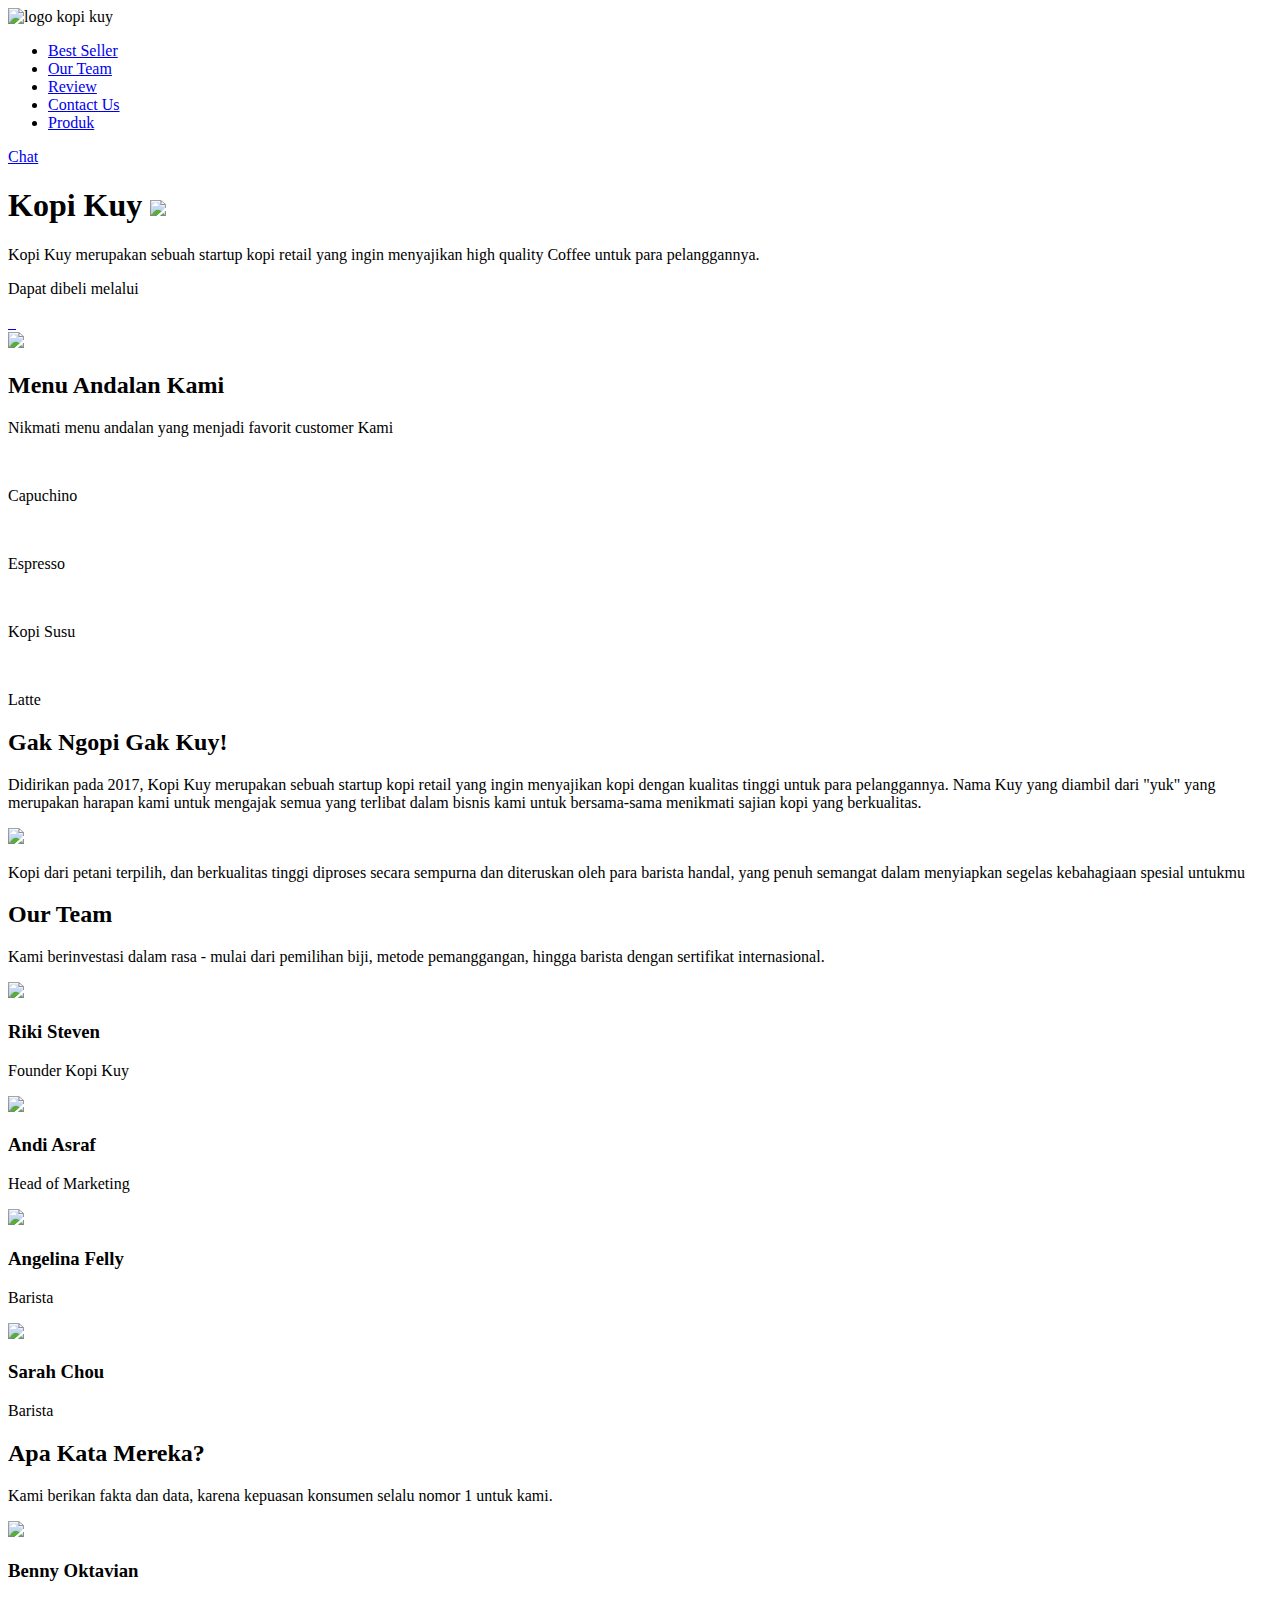
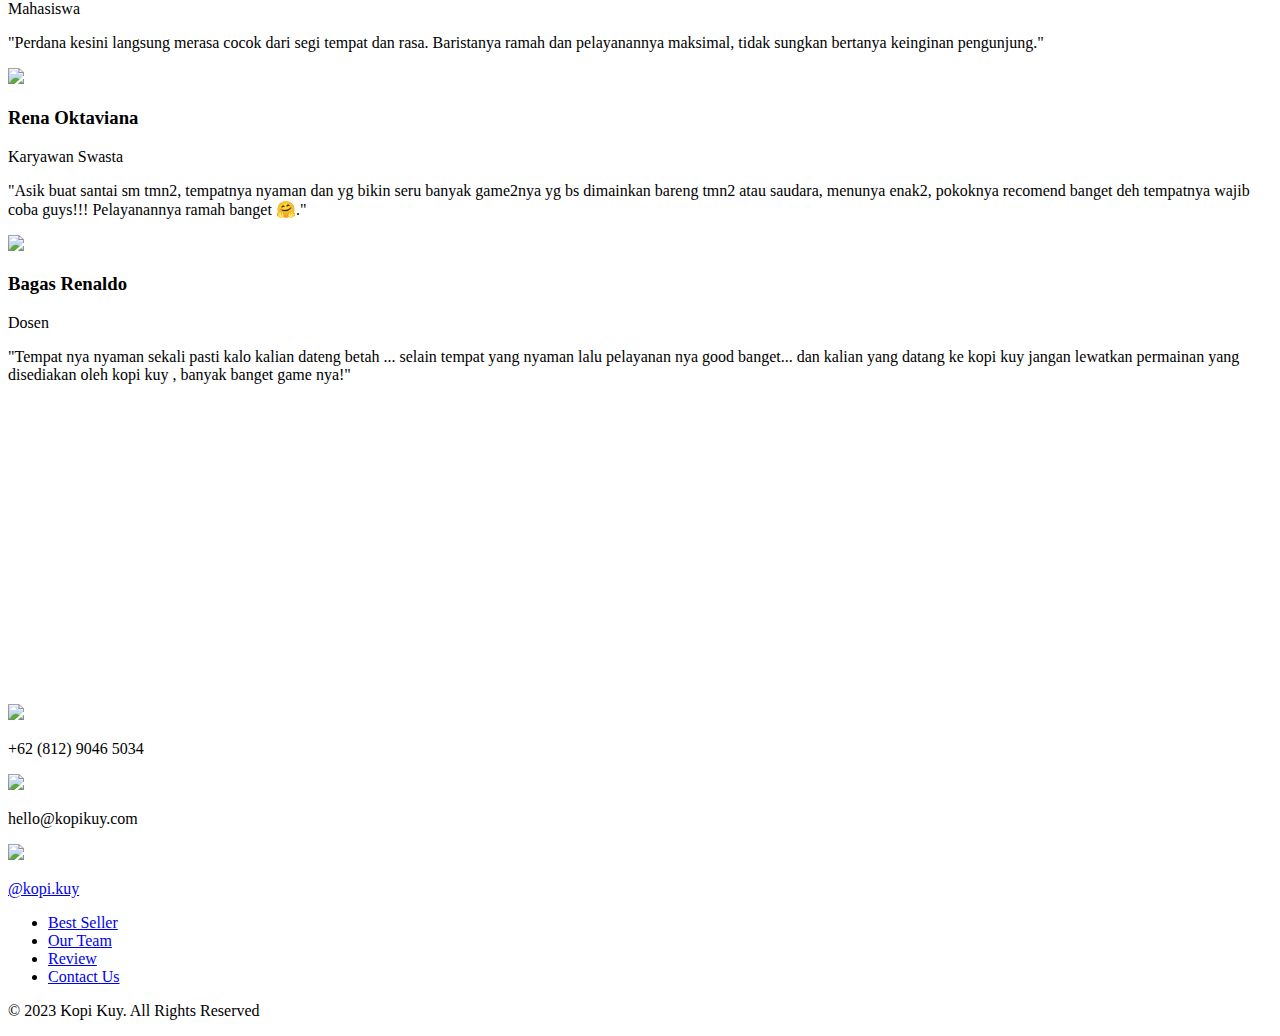
==== index.html @ 872c505d "Add files via upload" ====
<!DOCTYPE html>
<html lang="en">

<head>
    <meta charset="UTF-8">
    <meta http-equiv="X-UA-Compatible" content="IE=edge">
    <meta name="viewport" content="width=device-width, initial-scale=1.0">
    <title>Website Kopi Kuy</title>
    <link rel="stylesheet" href="css/style.css">
</head>

<body>
    <nav>
        <div class="baris">
            <img src="images/logo/logo_kuy.png" alt="logo kopi kuy" class="logo">
            <ul class="navigasi">
                <li>
                    <a href="#best-seller">Best Seller</a>
                </li>
                <li>
                    <a href="#our-team">Our Team</a>
                </li>
                <li>
                    <a href="#review">Review</a>
                </li>
                <li>
                    <a href="#contact-us">Contact Us</a>
                </li>
                <li>
                    <a href="produk2.html">Produk</a>
                </li>
            </ul>
            <a class="chat" href="https://wa.me/">Chat</a>
        </div>
    </nav>

    <header>
        <div class="baris">
            <div class="kiri">
                <h1>Kopi Kuy <img src="images/icon/icon_kopi.svg"></h1>
                <p class="tagline">Kopi Kuy merupakan sebuah startup kopi retail yang ingin menyajikan high
                    quality Coffee untuk para pelanggannya.</p>
                <div class="cta">
                    <p>Dapat dibeli melalui</p>
                    <a href="#">
                        <img src="images/logo/logo_bukalapak.png" alt="">
                    </a>
                    <a href="#">
                        <img src="images/logo/logo_tokopedia.png" alt="">
                    </a>
                    <a href="#">
                        <img src="images/logo/logo_shopee.png" alt="">
                    </a>
                </div>
            </div>
            <img src="images/header/banner1.png" class="kanan">
        </div>
    </header>

    <section id="best-seller" class="best-seller">
        <h2>Menu Andalan Kami</h2>
        <p class="sub">Nikmati menu andalan yang menjadi favorit customer Kami</p>

        <div class="baris">
            <div class="produk">
                <img src="images/produk/product_capuchino.jpg" alt="">
                <p>Capuchino</p>
            </div>
            <div class="produk">
                <img src="images/produk/product_espresso.jpg" alt="">
                <p>Espresso</p>
            </div>
            <div class="produk">
                <img src="images/produk/product_kopi_susu.jpg" alt="">
                <p>Kopi Susu</p>
            </div>
            <div class="produk">
                <img src="images/produk/product_latte.jpg" alt="">
                <p>Latte</p>
            </div>
        </div>
    </section>

    <section id="about-us" class="about-us">
        <h2>Gak Ngopi Gak Kuy!</h2>
        <p class="tentang">
            Didirikan pada 2017, Kopi Kuy merupakan sebuah startup kopi retail yang ingin menyajikan kopi
            dengan kualitas tinggi
            untuk para pelanggannya. Nama Kuy yang diambil dari "yuk" yang merupakan harapan kami untuk
            mengajak semua yang terlibat dalam bisnis kami untuk bersama-sama menikmati sajian kopi yang
            berkualitas.
        </p>
        <img src="images/aset_kopi_jumbo.png">
        <p class="penjelasan">
            Kopi dari petani terpilih, dan berkualitas tinggi diproses secara sempurna dan diteruskan
            oleh para barista handal,
            yang penuh semangat dalam menyiapkan segelas kebahagiaan spesial untukmu
        </p>
    </section>

    <section class="our-team" id="our-team">
        <h2>Our Team</h2>

        <p class="sub">Kami berinvestasi dalam rasa - mulai dari pemilihan biji, metode pemanggangan,
            hingga barista dengan sertifikat internasional. </p>

        <div class="baris">
            <div class="tim">
                <img src="images/team/team4.jpg">
                <h3>Riki Steven</h3>
                <p>Founder Kopi Kuy</p>
            </div>
            <div class="tim">
                <img src="images/team/team6.jpg">
                <h3>Andi Asraf</h3>
                <p>Head of Marketing</p>
            </div>

            <div class="tim">
                <img src="images/team/team5.jpg">
                <h3>Angelina Felly</h3>
                <p>Barista</p>
            </div>

            <div class="tim">
                <img src="images/team/team2.jpg">
                <h3>Sarah Chou</h3>
                <p>Barista</p>
            </div>
        </div>
    </section>

    <section id="review" class="review">
        <h2>Apa Kata Mereka?</h2>

        <p class="sub">Kami berikan fakta dan data, karena kepuasan konsumen selalu nomor 1 untuk kami.</p>

        <div class="baris">
            <div class="testimoni">
                <div class="profile">
                    <img src="images/customer/customer1.jpg">
                    <div class="titel">
                        <h3>Benny Oktavian</h3>
                        <p>Mahasiswa</p>
                    </div>
                </div>
                <p>"Perdana kesini langsung merasa cocok dari segi tempat dan rasa. Baristanya ramah
                    dan pelayanannya maksimal, tidak sungkan bertanya keinginan pengunjung."</p>
            </div>
            <div class="testimoni">
                <div class="profile">
                    <img src="images/customer/customer1.jpg">
                    <div class="titel">
                        <h3>Rena Oktaviana</h3>
                        <p>Karyawan Swasta</p>
                    </div>
                </div>
                <p>"Asik buat santai sm tmn2, tempatnya nyaman dan yg bikin seru banyak game2nya yg bs
                    dimainkan bareng tmn2 atau saudara, menunya enak2, pokoknya recomend banget deh
                    tempatnya wajib coba guys!!! Pelayanannya ramah banget 🤗."</p>
            </div>
            <div class="testimoni">
                <div class="profile">
                    <img src="images/customer/customer1.jpg">
                    <div class="titel">
                        <h3>Bagas Renaldo</h3>
                        <p>Dosen</p>
                    </div>
                </div>
                <p>"Tempat nya nyaman sekali pasti kalo kalian dateng betah ... selain tempat yang
                    nyaman lalu pelayanan nya good banget... dan kalian yang datang ke kopi kuy jangan
                    lewatkan permainan yang disediakan oleh kopi kuy , banyak banget game nya!"</p>
            </div>
        </div>
    </section>

    <section class="contact-us" id="contact-us">
        <iframe
            src="https://www.google.com/maps/embed?pb=!1m18!1m12!1m3!1d3966.373479276824!2d106.66571527719503!3d-6.214377217273906!2m3!1f0!2f0!3f0!3m2!1i1024!2i768!4f13.1!3m3!1m2!1s0x2e69f9912c7f297b%3A0xe5a3a671dae861ab!2sKopi%20kuy!5e0!3m2!1sid!2sid!4v1673785598560!5m2!1sid!2sid"
            width="100%" height="300" frameborder="0" style="border:0;" allowfullscreen="" loading="lazy"
            referrerpolicy="no-referrer-when-downgrade"></iframe>

        <div class="baris">
            <div class="kolom">
                <img src="images/icon/icon_phone.png">
                <p>+62 (812) 9046 5034</p>
            </div>
            <div class="kolom">
                <img src="images/icon/icon_mail.png">
                <p>hello@kopikuy.com</p>
            </div>
            <div class="kolom">
                <img src="images/icon/icon_instagram.png">
                <a href="https://instagram.com" role="button">
                    <p>@kopi.kuy</p>
                </a>
            </div>
        </div>
    </section>

    <footer>
        <div class="baris">
            <ul class="navigasi">
                <li>
                    <a href="#best-seller">Best Seller</a>
                </li>
                <li>
                    <a href="#our-team">Our Team</a>
                </li>
                <li>
                    <a href="#review">Review</a>
                </li>
                <li>
                    <a href="#contact-us">Contact Us</a>
                </li>
            </ul>
            <p>© 2023 Kopi Kuy. All Rights Reserved</p>
        </div>
    </footer>

</body>

</html>
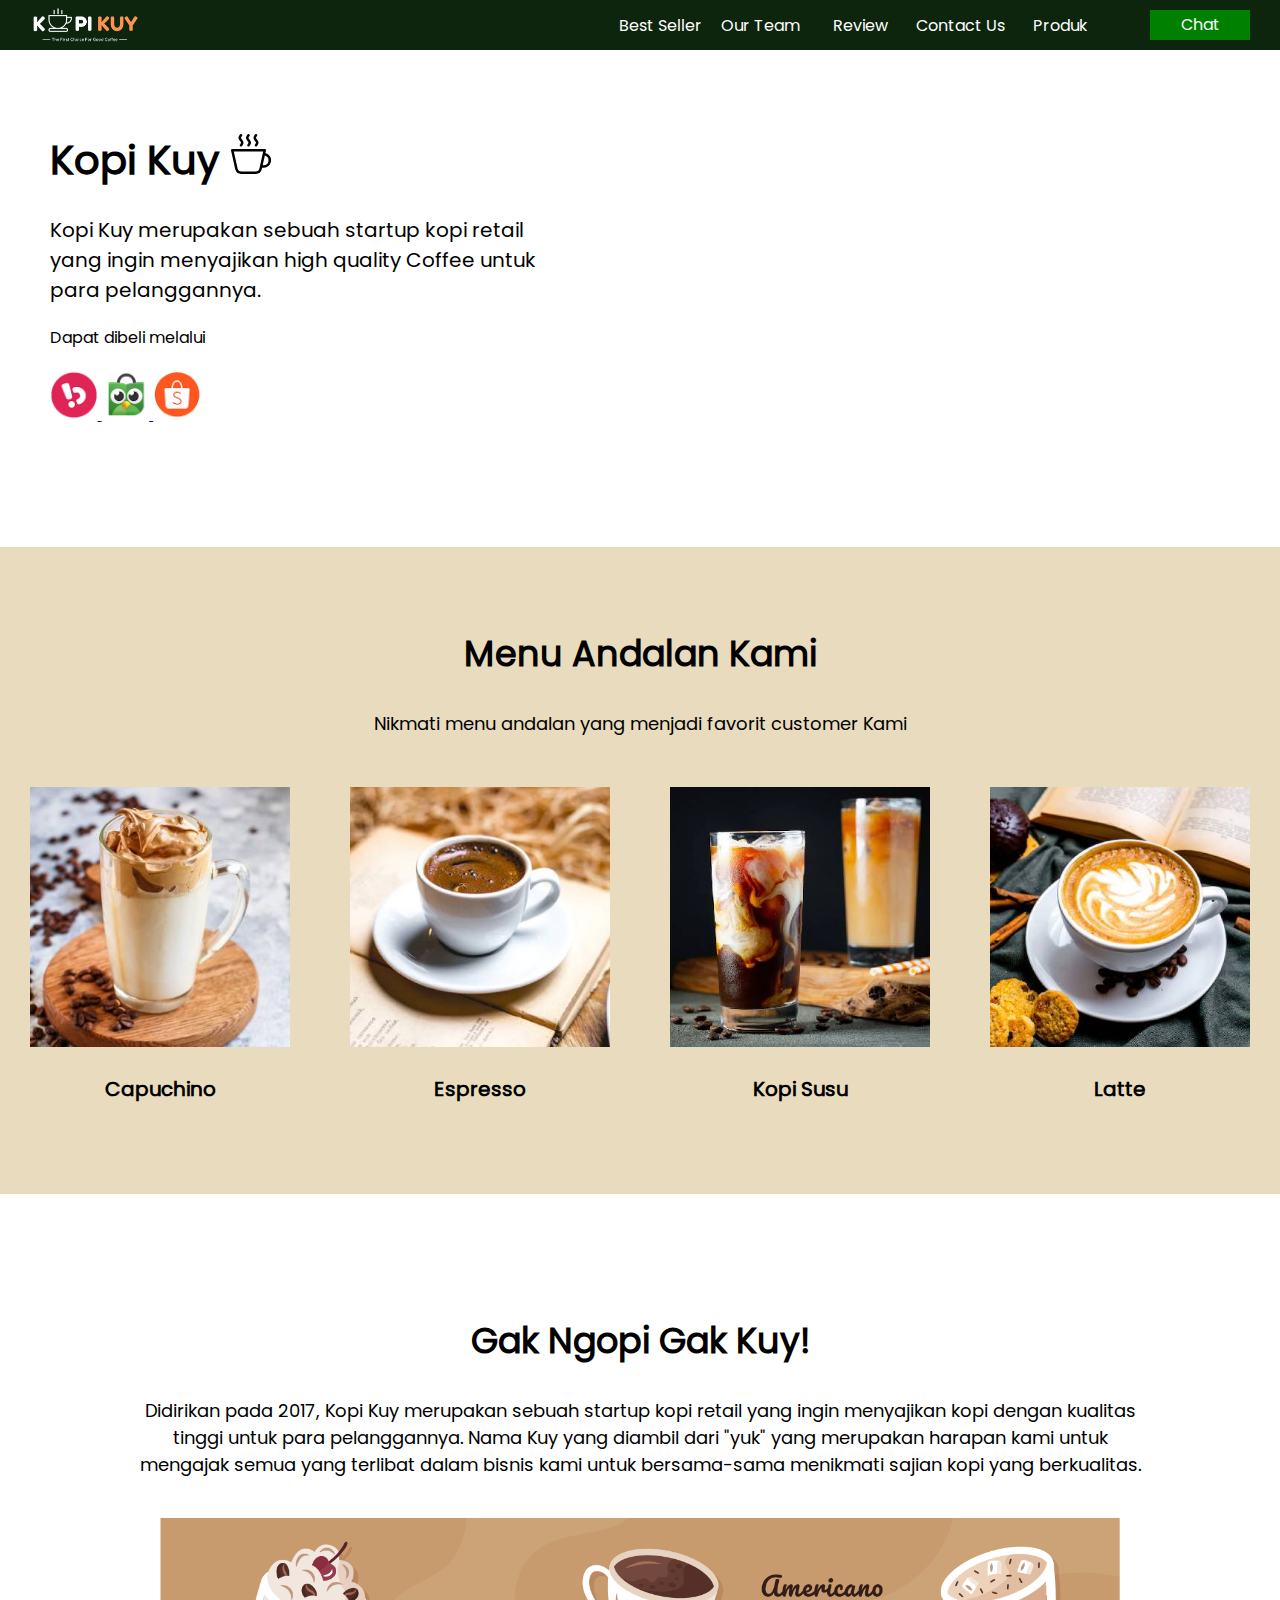
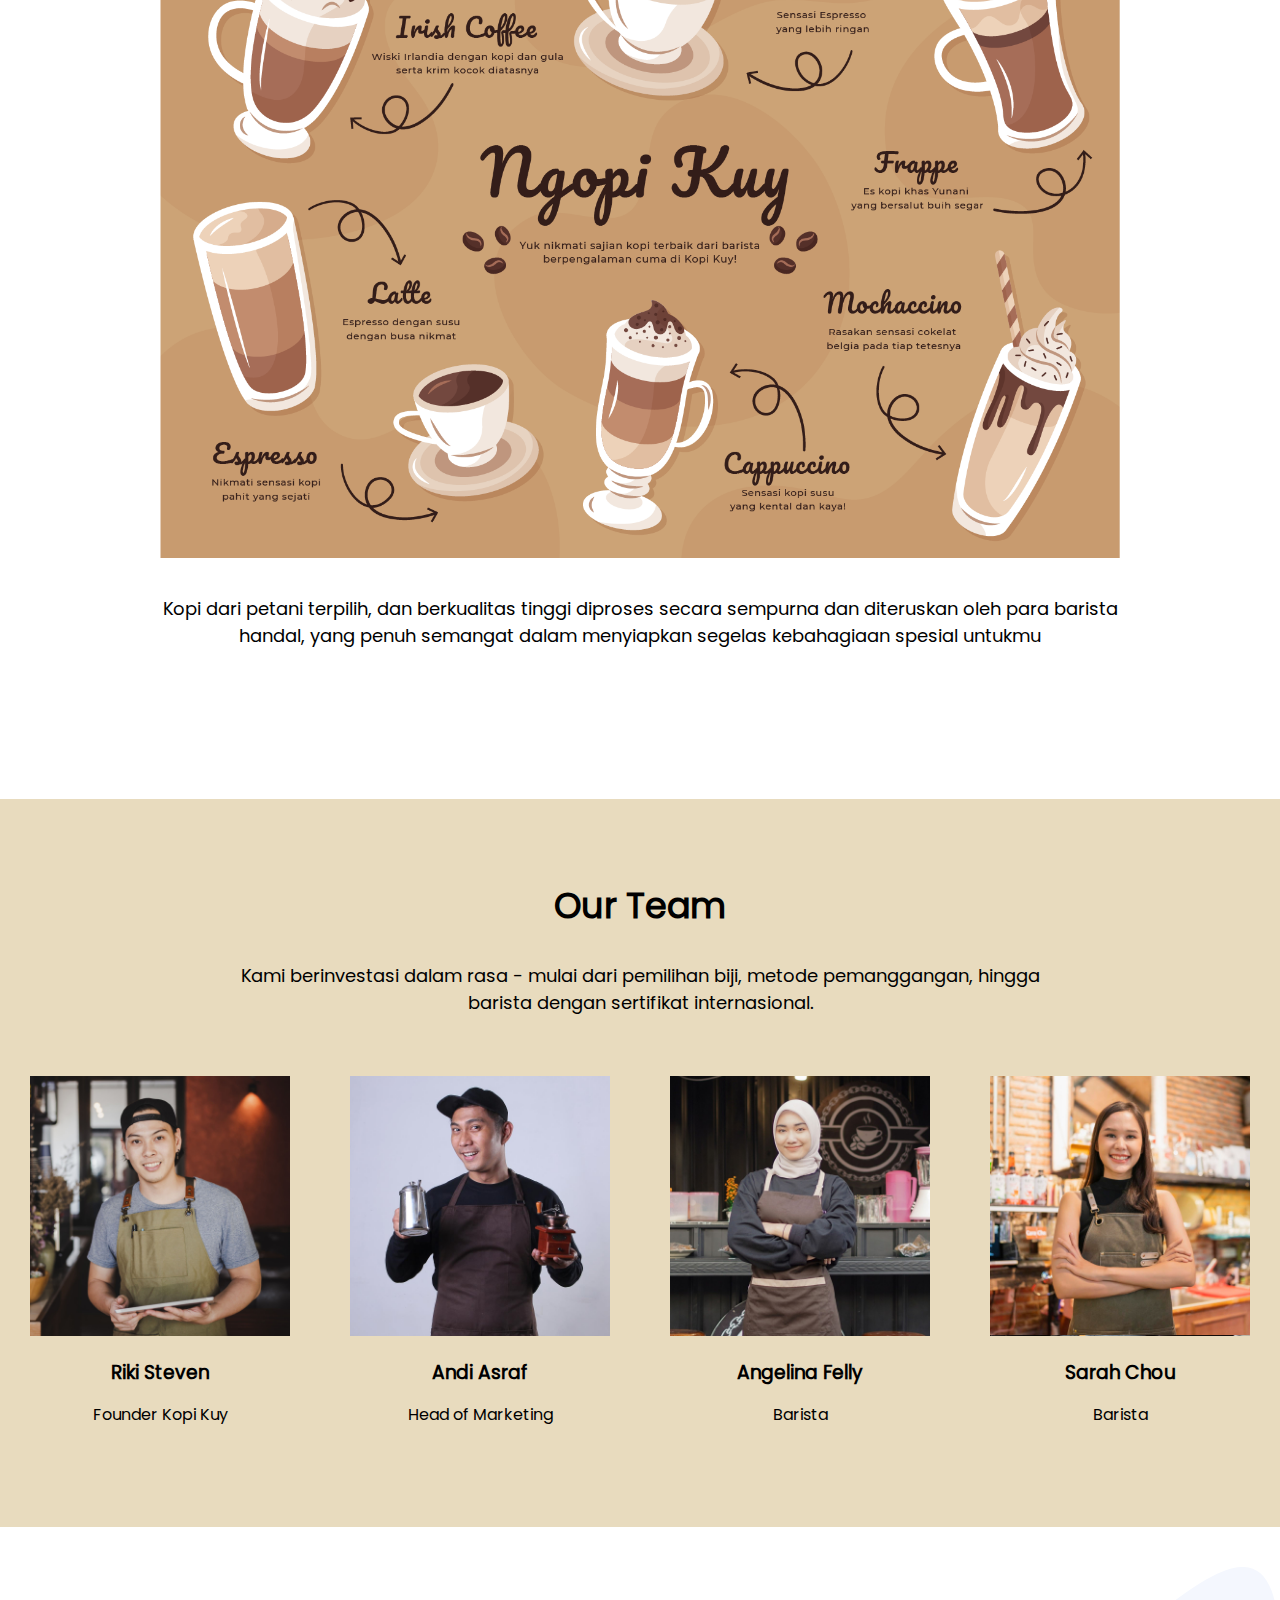
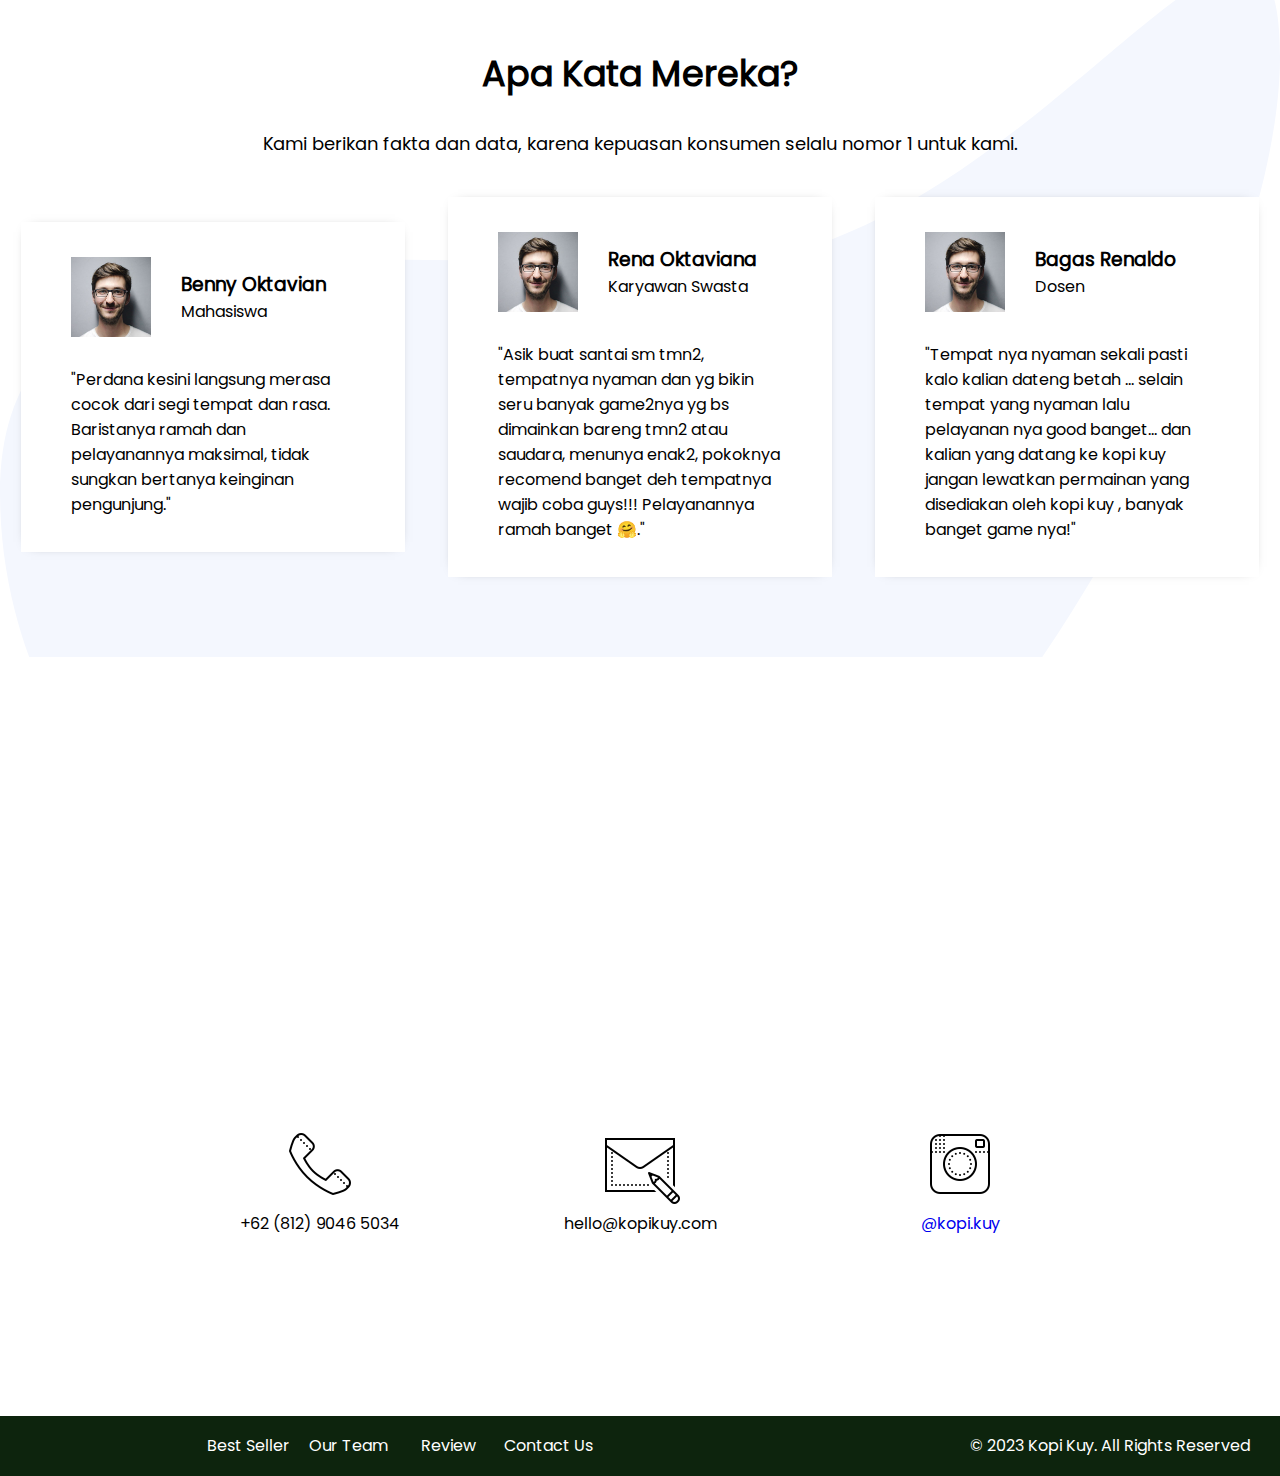
==== commit 25b45e85: "first commit" ====
--- a/index.html
+++ b/index.html
@@ -53,7 +53,8 @@
                     </a>
                 </div>
             </div>
-            <img src="images/header/banner1.png" class="kanan">
+            <!--img src="images/header/banner1.png" class="kanan">-->
+            <video src="video/kopi.mp4" class="kanan vidkanan" muted autoplay loop></video>
         </div>
     </header>
 
@@ -220,4 +221,4 @@
 
 </body>
 
-</html>+</html>
--- a/css/style.css
+++ b/css/style.css
@@ -0,0 +1,379 @@
+/* Pengaturan Global */
+
+@font-face {
+   font-family: 'Poppins';
+   src: url(../fonts/poppins.woff2);
+}
+
+* {
+   box-sizing: border-box;
+   margin: 0;
+   padding: 0;
+}
+
+html {
+   scroll-behavior: smooth;
+}
+
+body {
+   font-family: 'Poppins';
+}
+
+.bg-kopi {
+   background-color: rgb(13, 36, 13);
+}
+
+section {
+   padding-top: 80px;
+   padding-bottom: 80px;
+   margin-top: 40px;
+   margin-bottom: 40px;
+}
+
+.baris {
+   display: flex;
+   align-items: center;
+   justify-content: center;
+}
+
+h1 {
+   font-size: 40px;
+}
+
+h2 {
+   font-size: 35px;
+   text-align: center;
+   margin-bottom: 30px;
+}
+
+p.sub {
+   font-size: 18px;
+   width: 800px;
+   max-width: 100%;
+   text-align: center;
+   margin: auto;
+   margin-bottom: 40px;
+}
+
+img,
+video {
+   max-width: 100%;
+}
+
+/* Navigasi */
+
+nav {
+   background-color: rgb(13, 36, 13);
+   padding-left: 30px;
+   padding-right: 30px;
+}
+
+nav .chat {
+   width: 100px;
+   height: 30px;
+   text-decoration: none;
+   background-color: green;
+   color: white;
+   text-align: center;
+   line-height: 1.9rem;
+}
+
+nav .baris {
+   align-items: center;
+   height: 50px;
+}
+
+.logo {
+   height: 40px;
+}
+
+nav button {
+   width: 100px;
+   height: 30px;
+}
+
+.navigasi {
+   display: flex;
+   list-style: none;
+   margin-right: 40px;
+   align-items: center;
+   margin-left: auto;
+   text-align: center;
+}
+
+.navigasi li {
+   width: 100px;
+}
+
+.navigasi li a {
+   color: #fff;
+   text-decoration: none;
+}
+
+/* Header */
+
+header {
+   padding-left: 50px;
+   padding-top: 80px;
+   padding-bottom: 80px;
+}
+
+header .baris {
+   display: flex;
+   align-items: center;
+}
+
+header .kiri {
+   width: 50%;
+   padding-right: 100px;
+}
+
+header .kanan {
+   width: 50%;
+}
+
+header .kiri h1 {
+   margin-bottom: 25px;
+}
+
+header .kiri p.tagline {
+   margin-bottom: 20px;
+   font-size: 20px;
+}
+
+header .kiri .cta p {
+   font-size: 16px;
+   margin-bottom: 20px;
+}
+
+header .kiri .cta img {
+   height: 50px;
+}
+
+/* Best Seller */
+
+.best-seller {
+   background-color: rgb(232, 219, 190);
+}
+
+.best-seller .produk {
+   width: 25%;
+   padding: 10px 30px;
+   text-align: center;
+}
+
+.best-seller .produk p {
+   font-weight: bold;
+   margin-top: 20px;
+   font-size: 20px;
+}
+
+/* About Us */
+
+section.about-us {
+
+   margin-left: auto;
+   margin-right: auto;
+   text-align: center;
+}
+
+.about-us .tentang {
+   width: 1024px;
+   max-width: 90%;
+   margin: 10px auto 40px auto;
+   font-size: 18px;
+}
+
+.about-us img {
+   width: 960px;
+   max-width: 100%;
+}
+
+.about-us .penjelasan {
+   max-width: 80%;
+   margin: 30px auto 30px auto;
+   font-size: 18px;
+}
+
+/* Our Team */
+
+.our-team {
+   background-color: rgb(232, 219, 190);
+}
+
+.our-team .baris .tim {
+   padding: 20px 30px;
+   text-align: center;
+}
+
+.our-team .baris .tim img {
+   margin-bottom: 15px;
+}
+
+.our-team .baris h3 {
+   margin-bottom: 15px;
+}
+
+/* Review */
+
+.review {
+   background-image: url(../images/shapes/9.svg);
+   background-size: cover;
+}
+
+.review .baris {
+   width: 1366px;
+   max-width: 100%;
+   margin-left: auto;
+   margin-right: auto;
+   justify-content: space-around;
+}
+
+.review .baris .testimoni {
+   width: 30%;
+   padding: 35px 50px;
+   box-shadow: 0px 0px 12px -10px #000;
+   background-color: #fff;
+}
+
+.review .profile {
+   display: flex;
+   margin-bottom: 30px;
+   align-items: center;
+}
+
+.review .profile img {
+   height: 80px;
+   margin-right: 30px;
+}
+
+/* Contact Us */
+
+section.contact-us {
+   margin-bottom: 100px;
+}
+
+.contact-us .baris .kolom {
+   margin-top: 40px;
+   width: 25%;
+   text-align: center;
+}
+
+.contact-us .kolom a {
+   text-decoration: none;
+}
+
+/* Footer */
+
+footer {
+   background-color: rgb(13, 36, 13);
+   padding-left: 30px;
+   padding-right: 30px;
+}
+
+footer .baris {
+   align-items: center;
+   justify-content: space-between;
+   max-width: 1366px;
+   align-self: center;
+   height: 60px;
+}
+
+footer .navigasi {
+   width: 60%;
+}
+
+footer p {
+   color: #fff;
+}
+
+/* Produk */
+
+.shop .card p.card-text {
+   font-size: 15px;
+   color: #3b3b3b;
+}
+
+.shop .card h5 {
+   font-size: 18px;
+   font-weight: bold;
+   color: #3b3b3b;
+}
+
+
+
+/* Coba Praktek Dari Sini  */
+
+@media screen and (max-width:700px) {
+   .baris {
+      flex-wrap: wrap;
+   }
+
+   section {
+      padding-top: 50px;
+      padding-bottom: 50px;
+      padding-left: 20px;
+      padding-right: 20px;
+   }
+
+   nav .baris {
+      justify-content: space-between;
+   }
+
+   .navigasi {
+      display: none;
+   }
+
+   header {
+      padding-left: 20px;
+      padding-right: 20px;
+   }
+
+   header .kiri {
+      padding-right: 0;
+      width: 100%;
+      text-align: center;
+      margin-bottom: 30px;
+   }
+
+   header .kanan {
+      width: 100%;
+   }
+
+   .best-seller .produk {
+      width: 50%;
+   }
+
+   .review .baris .testimoni {
+      width: 100%;
+      margin-bottom: 30px;
+   }
+
+   section.contact-us {
+      margin-bottom: 50px;
+   }
+
+   .contact-us .baris {
+      justify-content: space-around;
+   }
+
+   .contact-us .baris .kolom {
+      width: 50%;
+   }
+
+   .contact-us img {
+      height: 40px;
+   }
+
+   .contact-us .kolom p {
+      font-size: 14px;
+   }
+
+
+   footer .baris {
+      justify-content: center;
+   }
+}
+
+
+
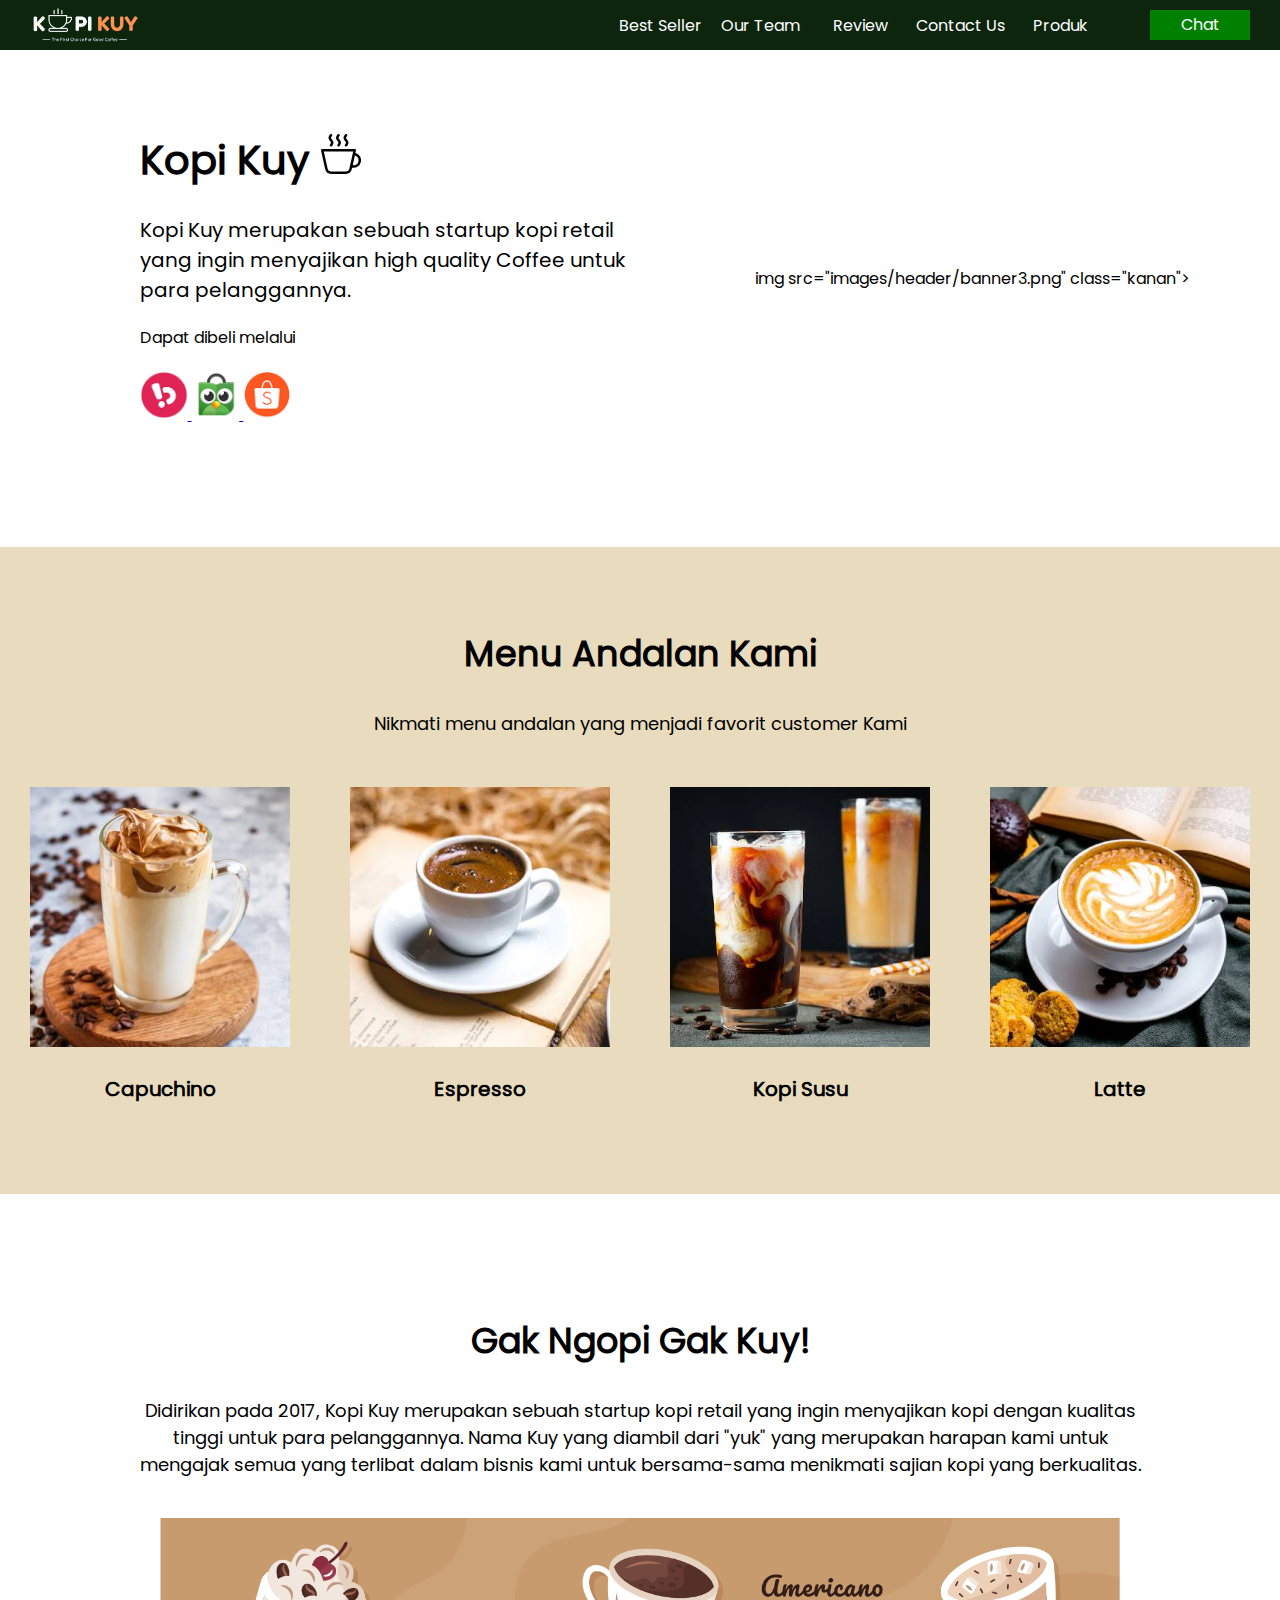
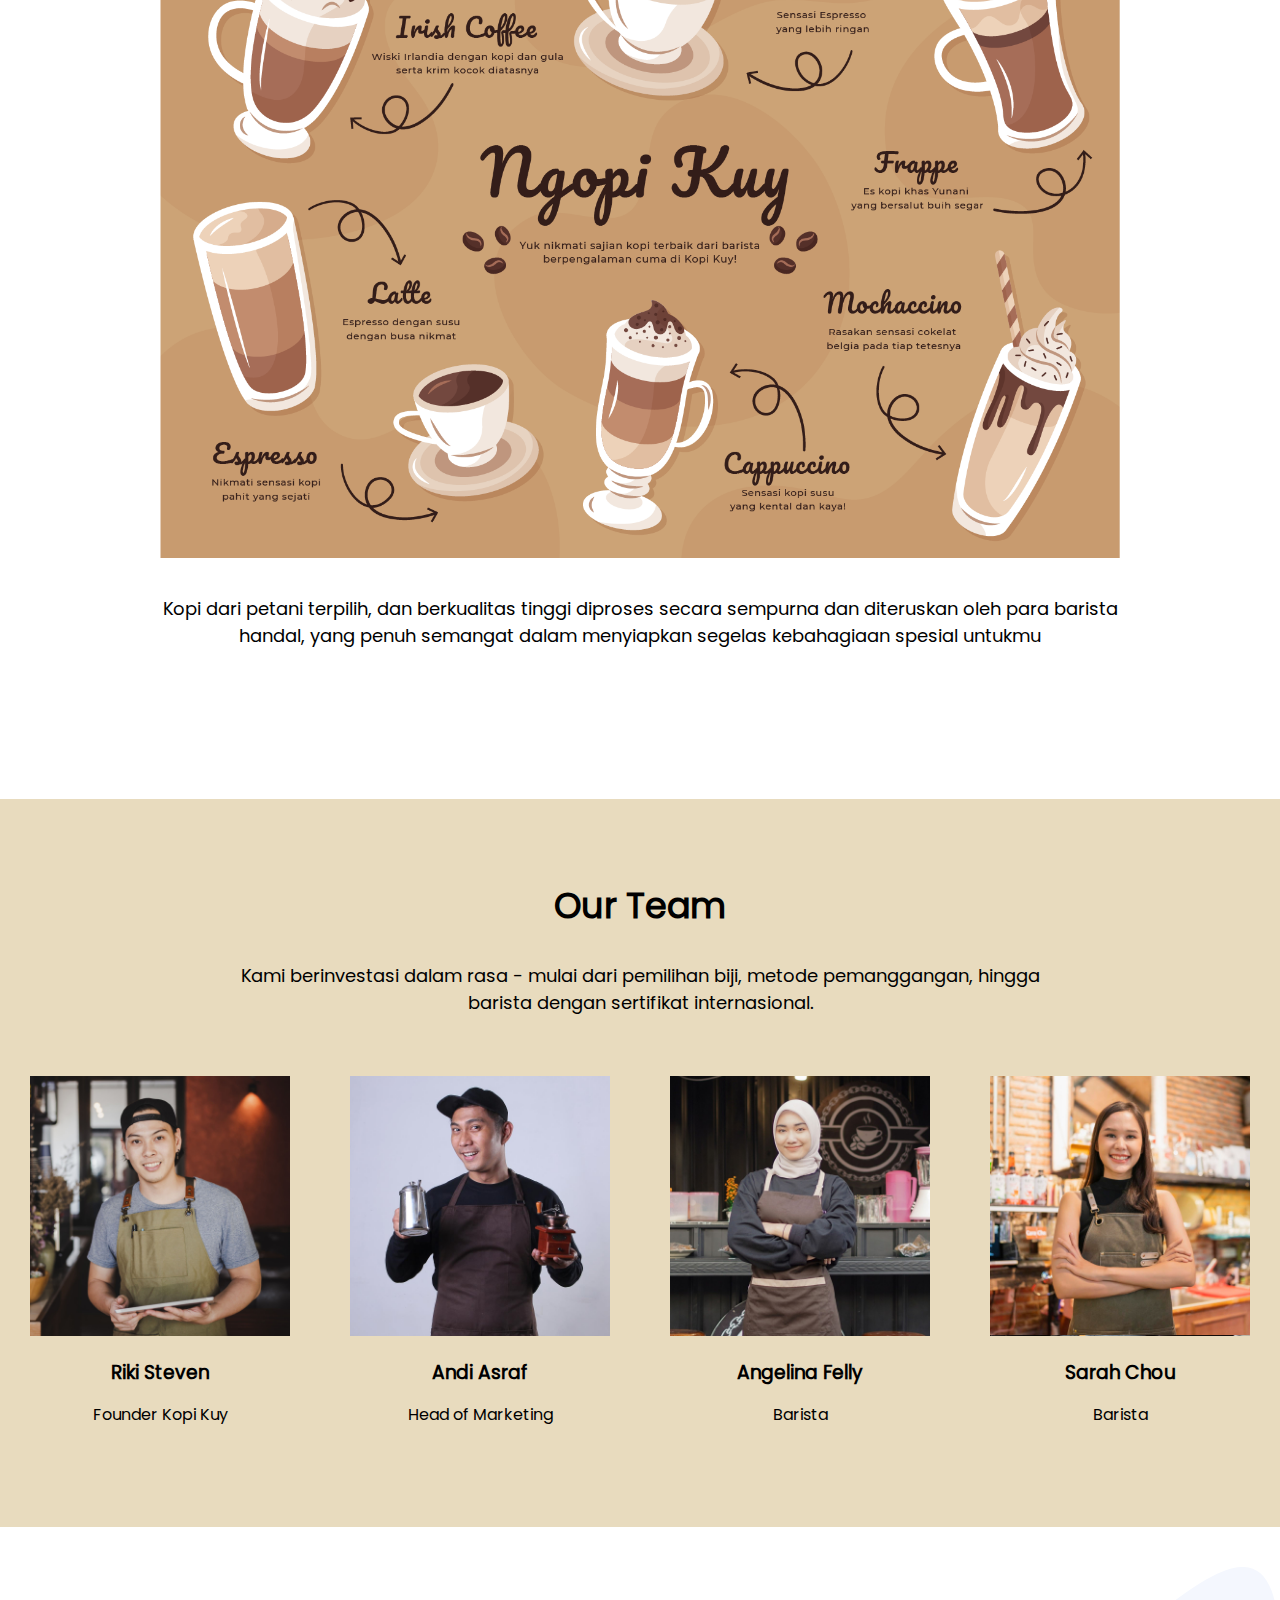
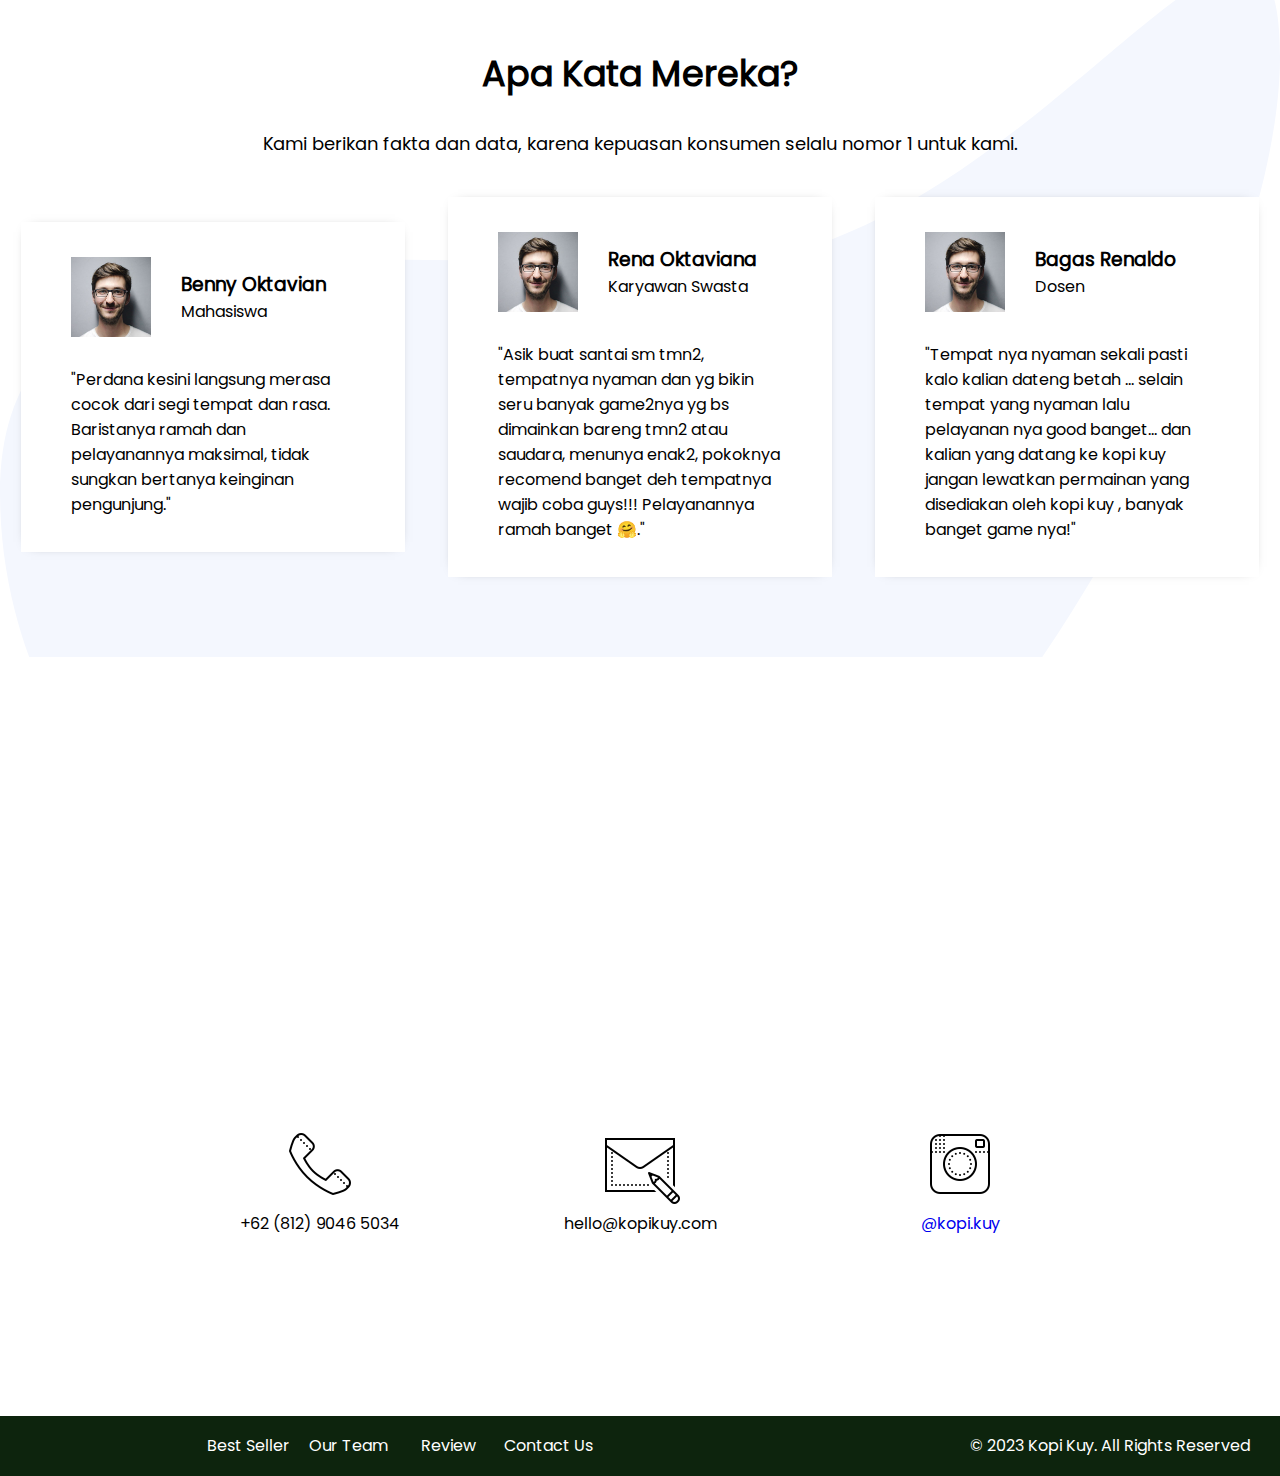
==== commit 5c72d099: "first commit" ====
--- a/index.html
+++ b/index.html
@@ -53,8 +53,8 @@
                     </a>
                 </div>
             </div>
-            <!--img src="images/header/banner1.png" class="kanan">-->
-            <video src="video/kopi.mp4" class="kanan vidkanan" muted autoplay loop></video>
+            img src="images/header/banner3.png" class="kanan">
+            <!--<video src="video/kopi.mp4" class="kanan vidkanan" muted autoplay loop></video>-->
         </div>
     </header>
 
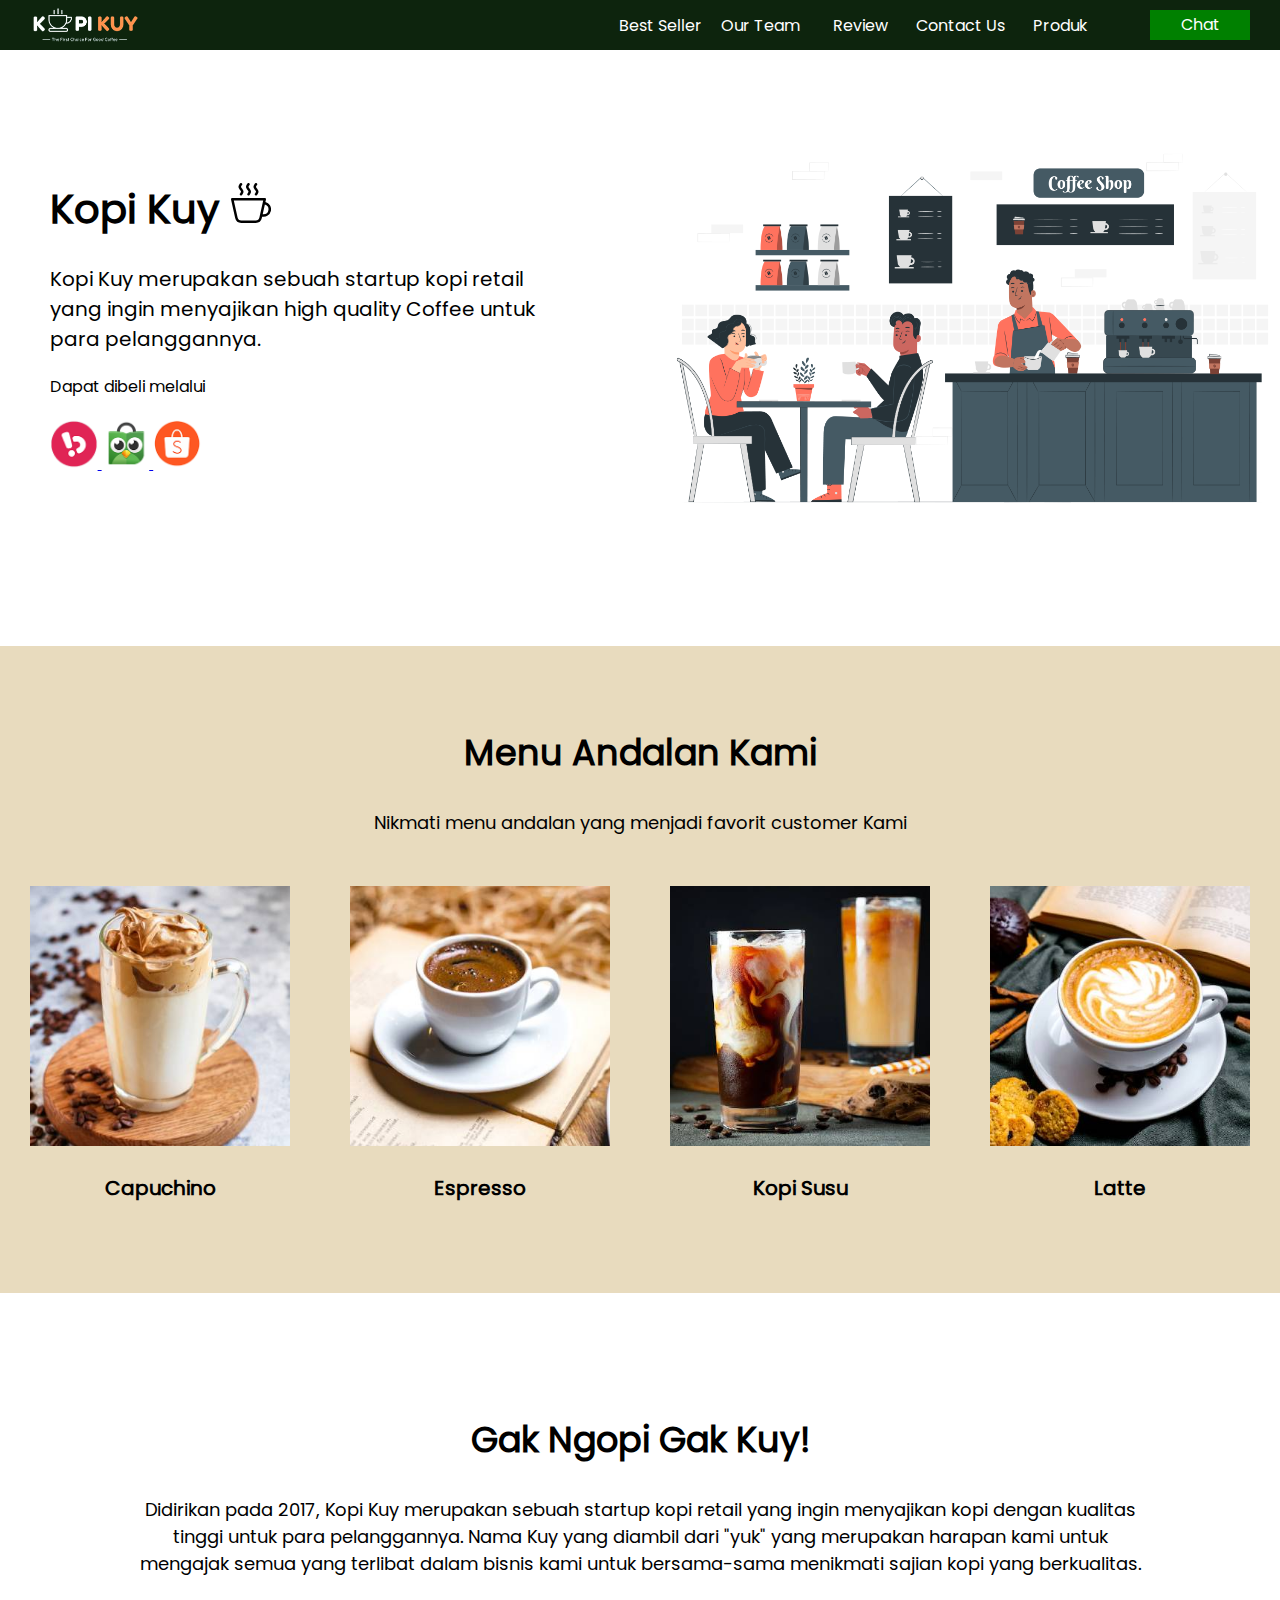
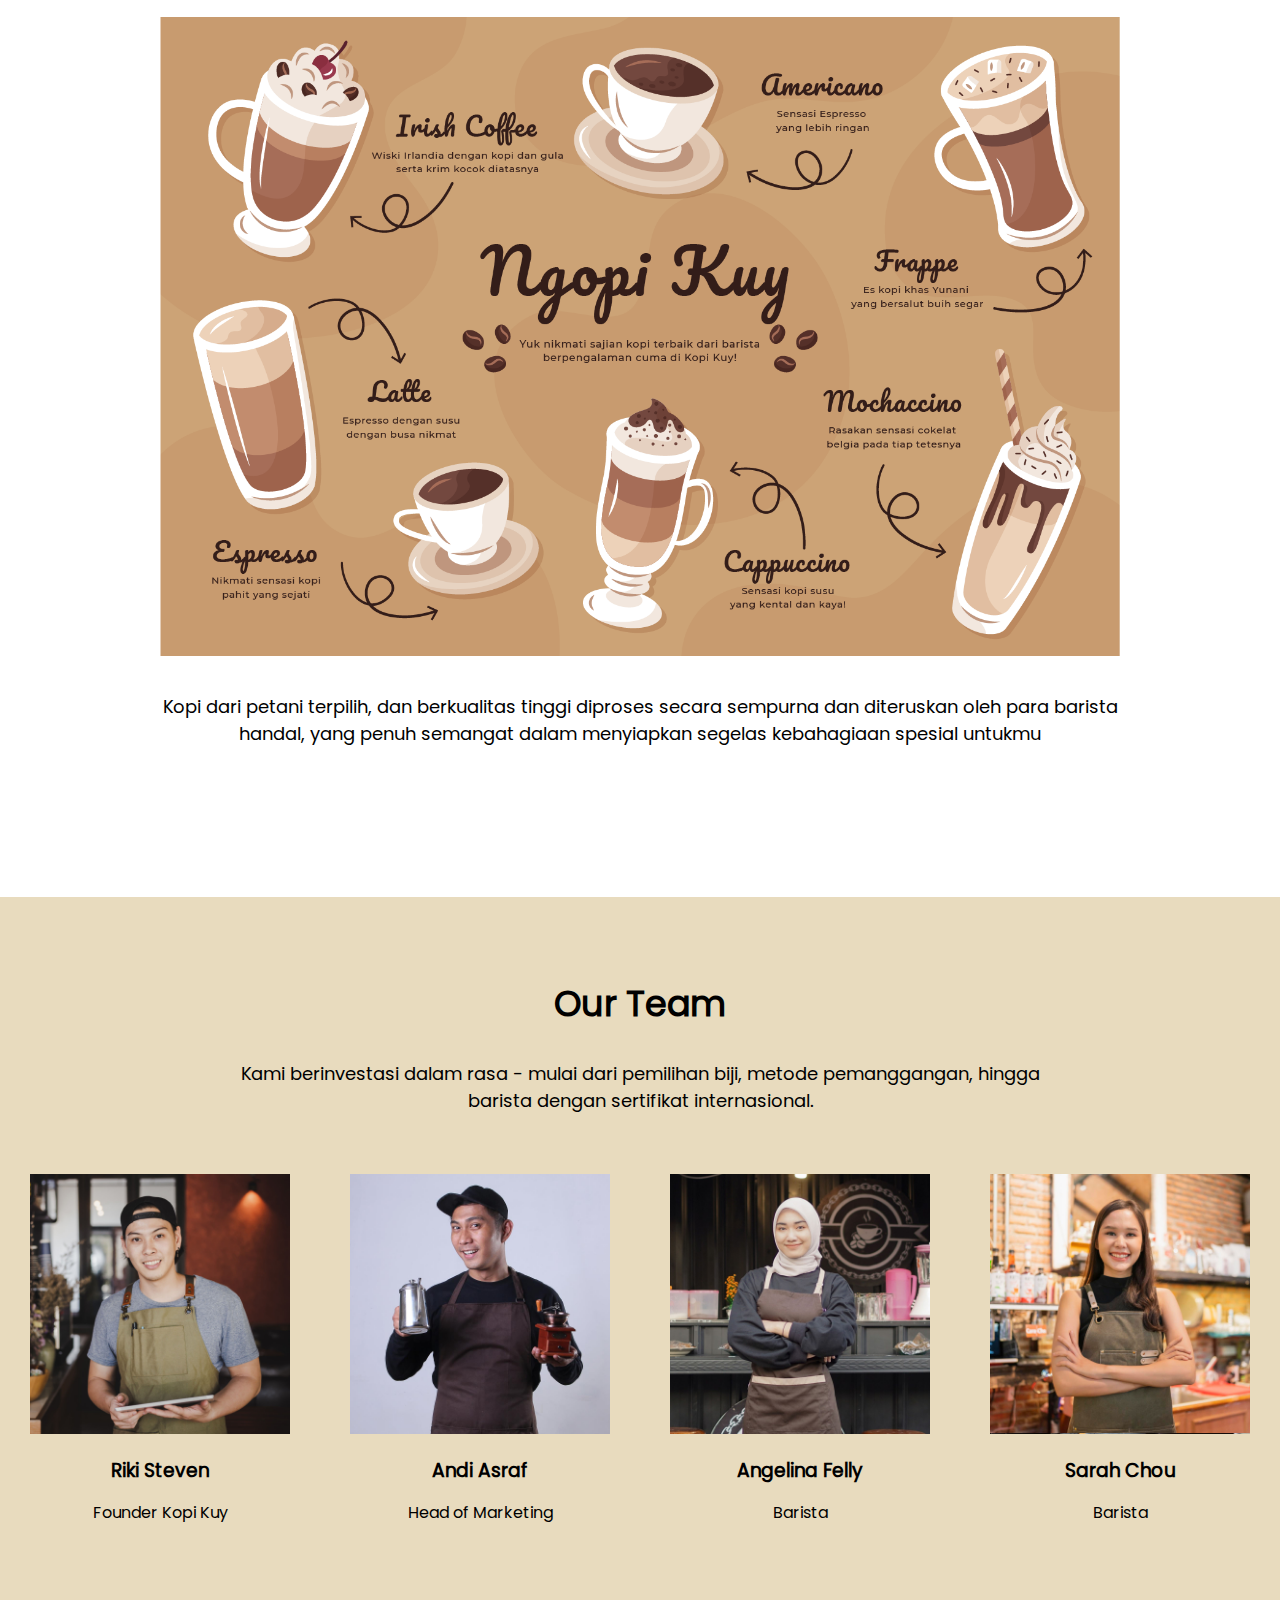
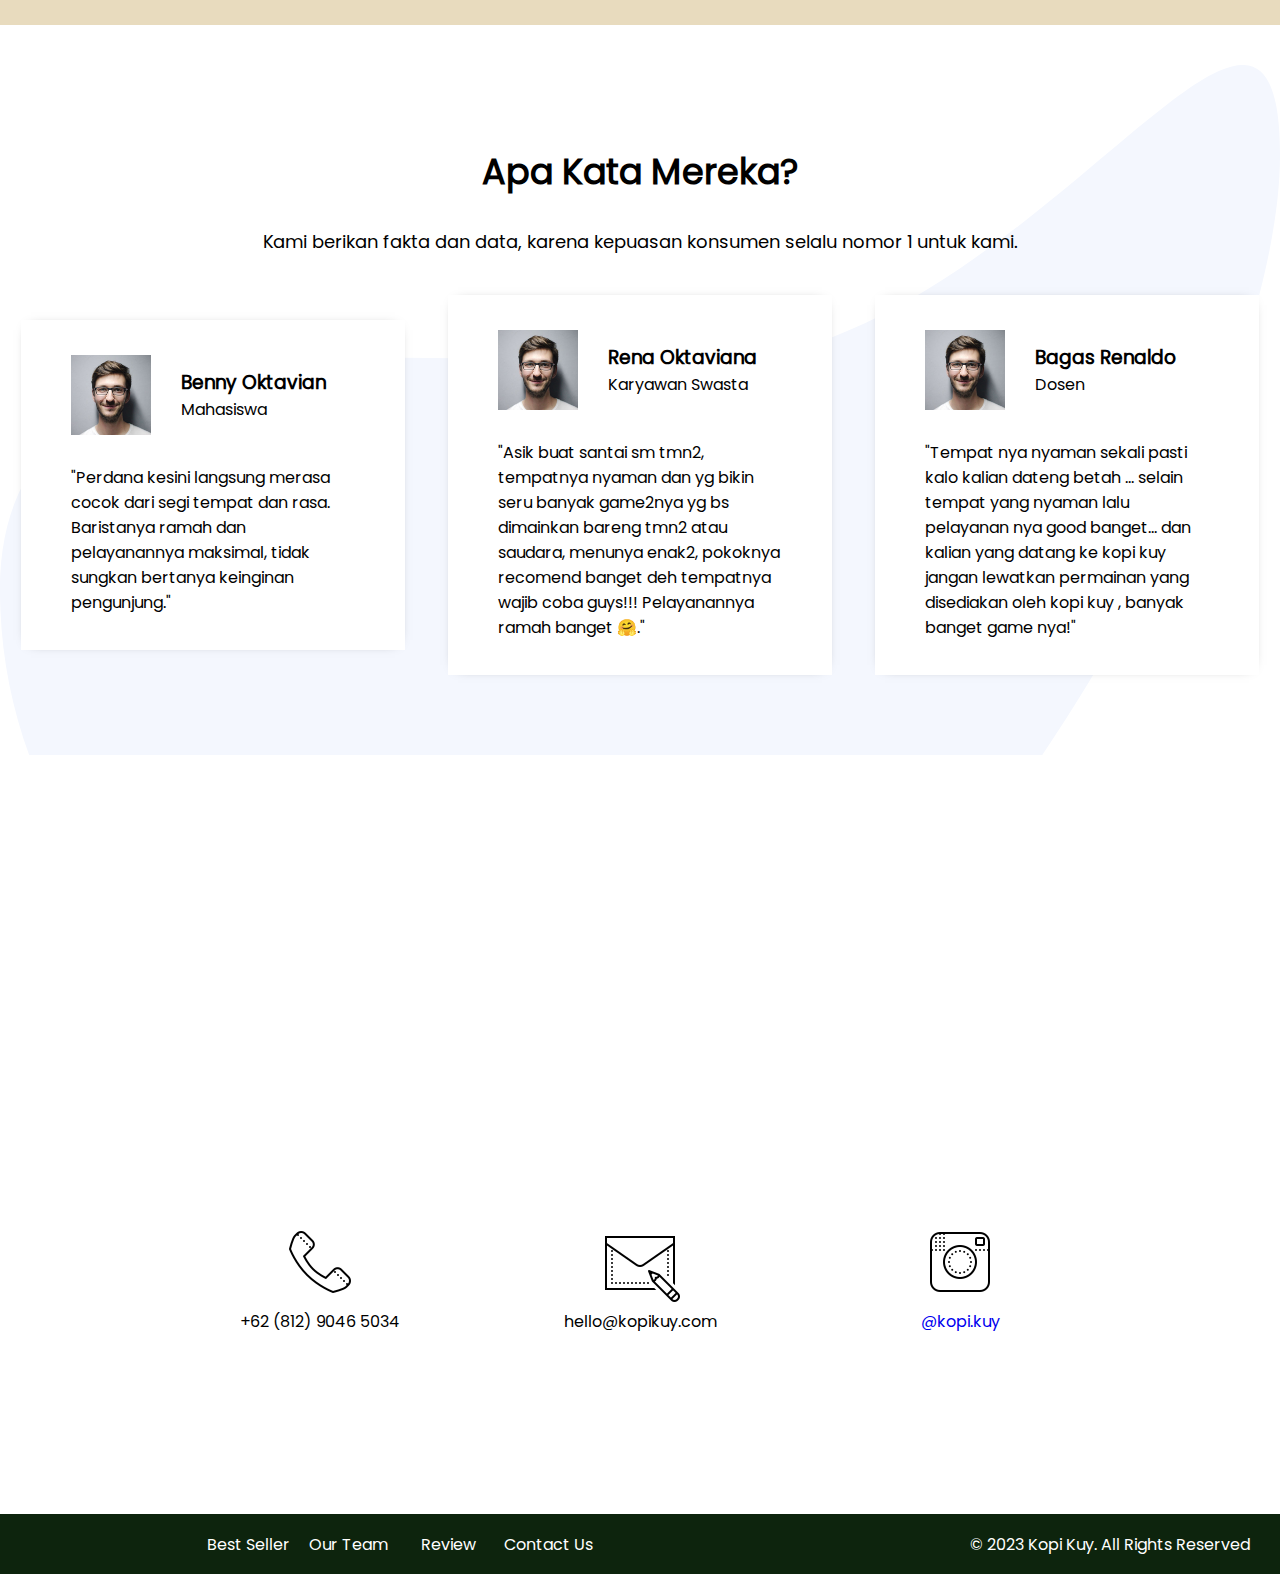
==== commit 92d98d32: "first commit" ====
--- a/index.html
+++ b/index.html
@@ -53,7 +53,7 @@
                     </a>
                 </div>
             </div>
-            img src="images/header/banner3.png" class="kanan">
+            <img src="images/header/banner3.png" class="kanan">
             <!--<video src="video/kopi.mp4" class="kanan vidkanan" muted autoplay loop></video>-->
         </div>
     </header>
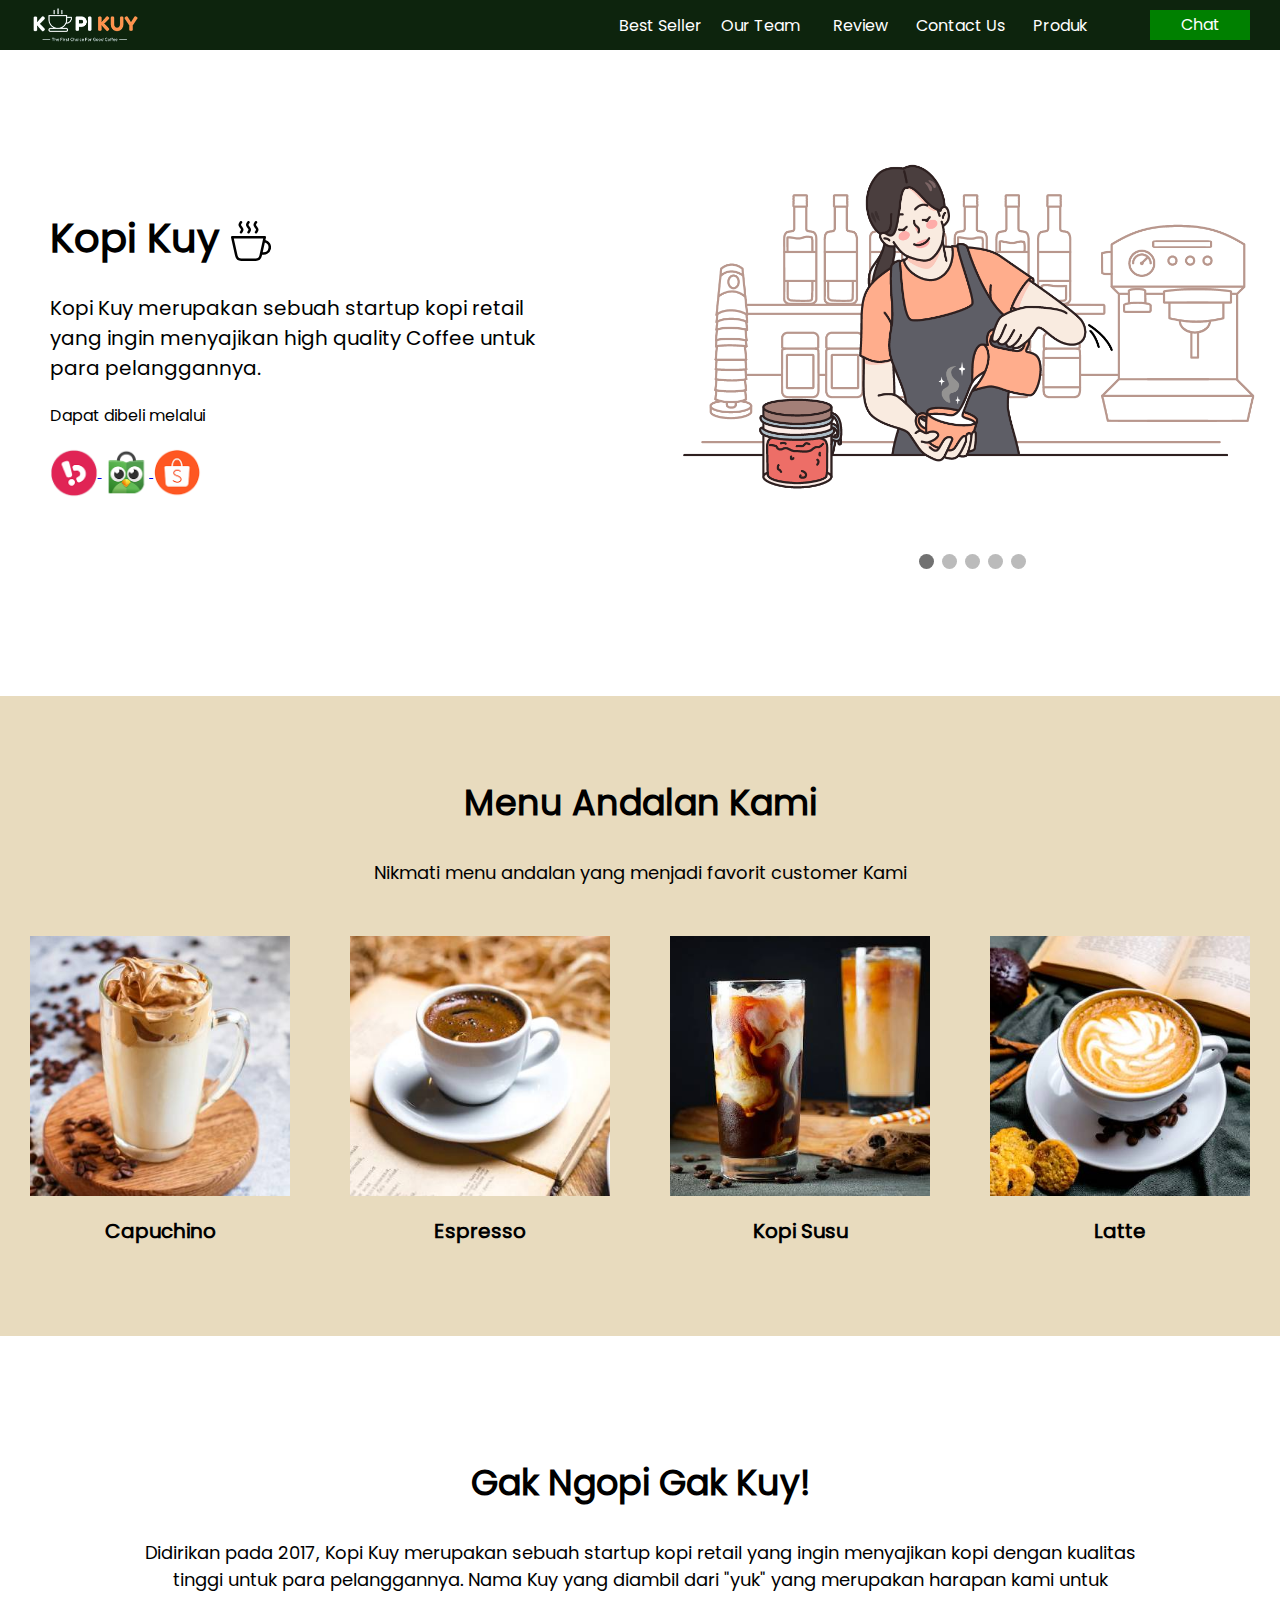
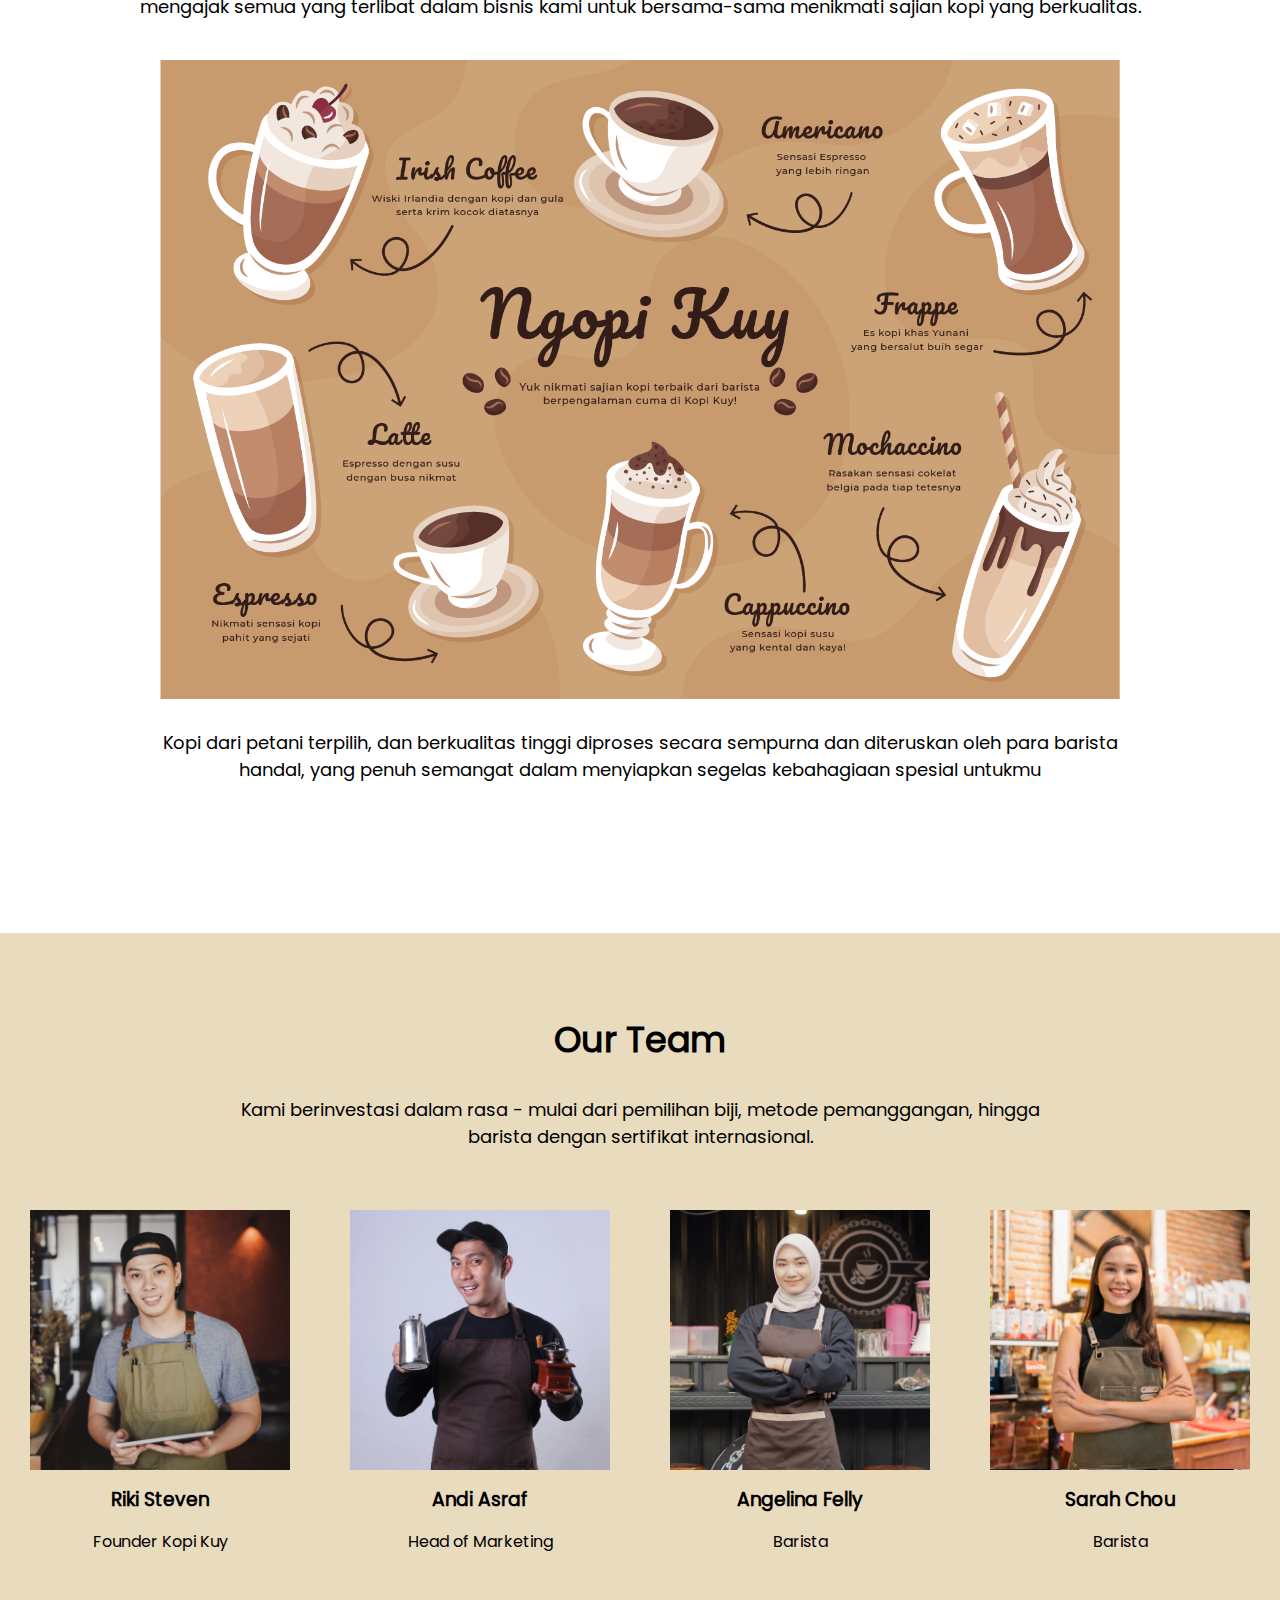
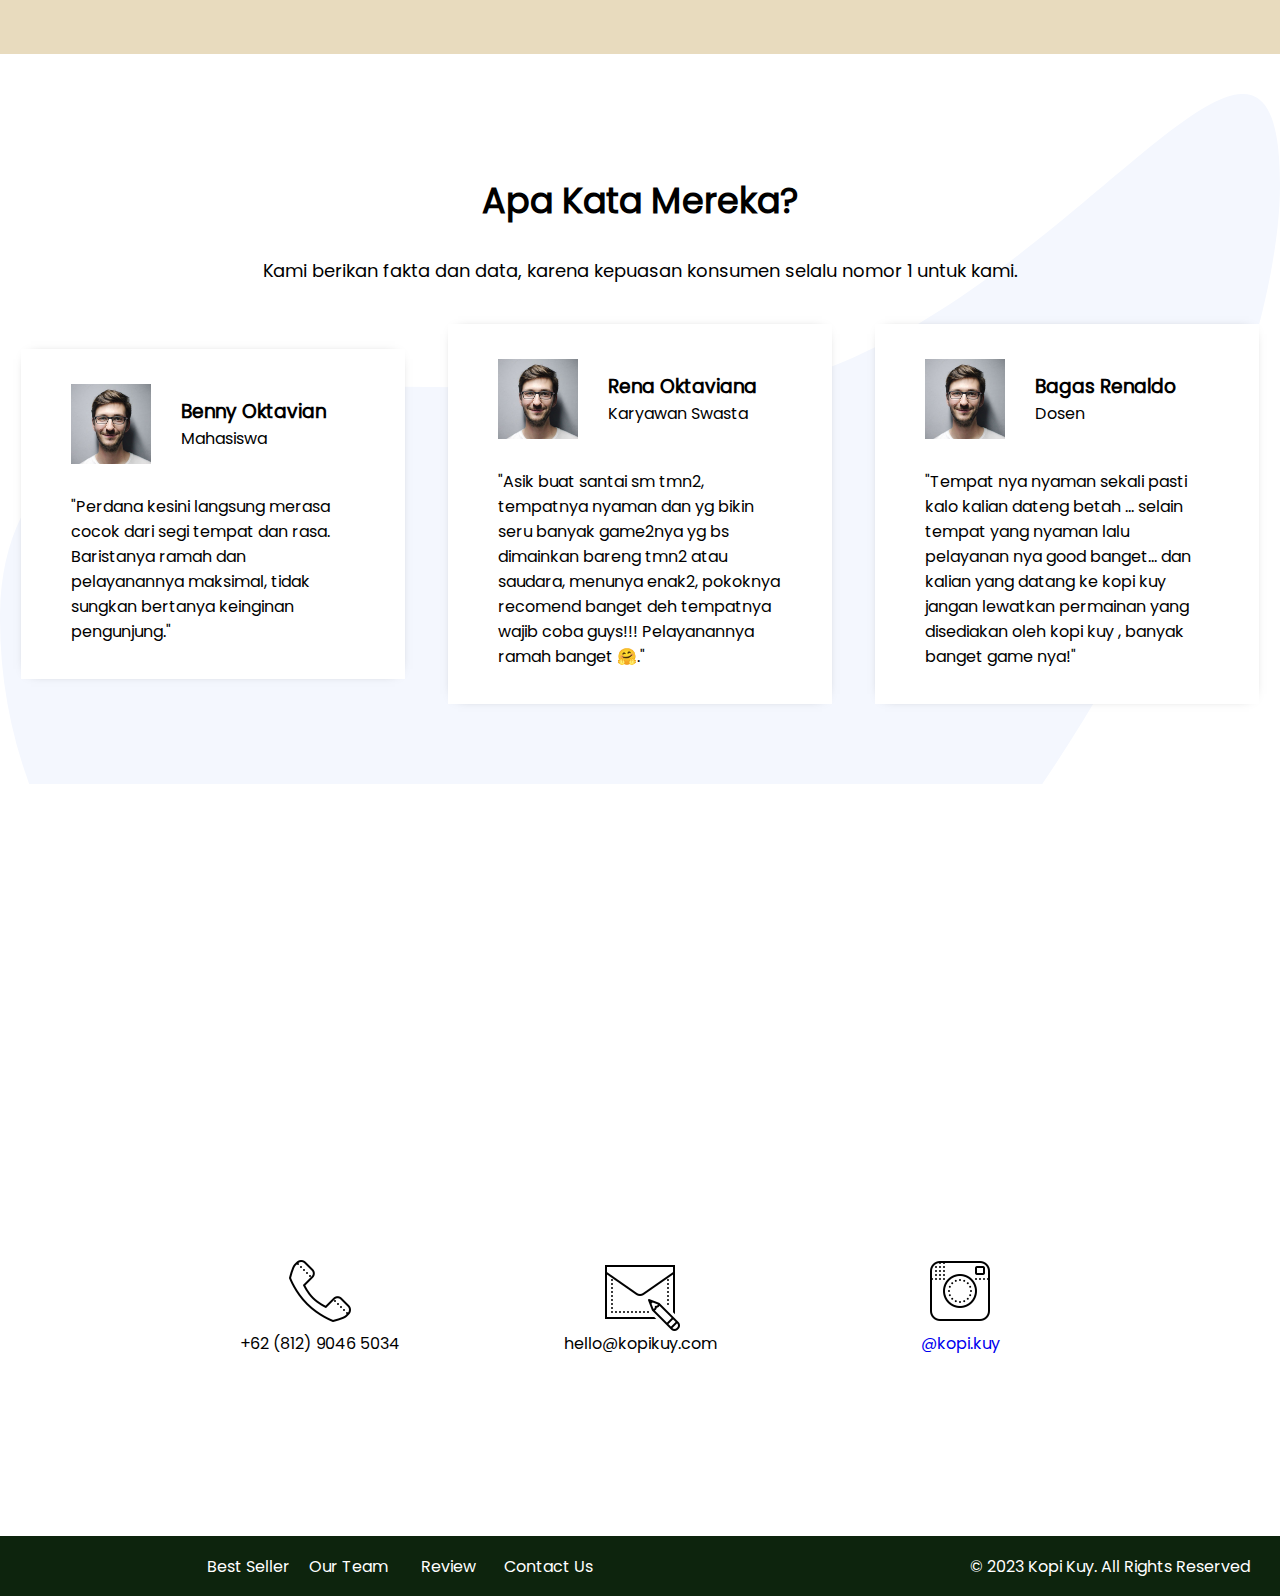
==== commit cf2f5b21: "first commit" ====
--- a/index.html
+++ b/index.html
@@ -7,6 +7,122 @@
     <meta name="viewport" content="width=device-width, initial-scale=1.0">
     <title>Website Kopi Kuy</title>
     <link rel="stylesheet" href="css/style.css">
+    <style>
+
+
+#myBtn {
+  display: none;
+  position: fixed;
+  bottom: 20px;
+  right: 30px;
+  z-index: 99;
+  font-size: 18px;
+  border: none;
+  outline: none;
+  background-color: red;
+  color: white;
+  cursor: pointer;
+  padding: 15px;
+  border-radius: 4px;
+}
+
+#myBtn:hover {
+  background-color: #555;
+}
+
+
+
+* {box-sizing: border-box}
+body { margin:0}
+.mySlides {display: none}
+img {vertical-align: middle;}
+
+/* Slideshow container */
+.slideshow-container {
+  max-width: 1000px;
+  position: relative;
+  margin: auto;
+}
+
+/* Next & previous buttons */
+.prev, .next {
+  cursor: pointer;
+  position: absolute;
+  top: 50%;
+  width: auto;
+  padding: 16px;
+  margin-top: -22px;
+  color: white;
+  font-weight: bold;
+  font-size: 18px;
+  transition: 0.6s ease;
+  border-radius: 0 3px 3px 0;
+  user-select: none;
+}
+
+/* Position the "next button" to the right */
+.next {
+  right: 0;
+  border-radius: 3px 0 0 3px;
+}
+
+/* On hover, add a black background color with a little bit see-through */
+.prev:hover, .next:hover {
+  background-color: rgba(0,0,0,0.8);
+}
+
+/* Caption text */
+.text {
+  color: #f2f2f2;
+  font-size: 15px;
+  padding: 8px 12px;
+  position: absolute;
+  bottom: 8px;
+  width: 100%;
+  text-align: center;
+}
+
+/* Number text (1/3 etc) */
+.numbertext {
+  color: #f2f2f2;
+  font-size: 12px;
+  padding: 8px 12px;
+  position: absolute;
+  top: 0;
+}
+
+/* The dots/bullets/indicators */
+.dot {
+  cursor: pointer;
+  height: 15px;
+  width: 15px;
+  margin: 0 2px;
+  background-color: #bbb;
+  border-radius: 50%;
+  display: inline-block;
+  transition: background-color 0.6s ease;
+}
+
+.active, .dot:hover {
+  background-color: #717171;
+}
+
+/* Fading animation */
+.fade {
+  animation-name: fade;
+  animation-duration: 1.5s;
+}
+
+@keyframes fade {
+  from {opacity: .4} 
+  to {opacity: 1}
+}
+
+/* On smaller screens, decrease text size */
+@media only screen and (max-width: 300px) {
+  .prev, .next,.text {font-size: 11px}
+}
+</style>
 </head>
 
 <body>
@@ -53,8 +169,52 @@
                     </a>
                 </div>
             </div>
-            <img src="images/header/banner3.png" class="kanan">
-            <!--<video src="video/kopi.mp4" class="kanan vidkanan" muted autoplay loop></video>-->
+            <div class="kanan">
+                <div class="slideshow-container">
+
+                    <div class="mySlides fade">
+                      <!--<div class="numbertext">1 / 3</div>-->
+                      <img src="images/header/banner1.png" style="width:100%">
+                      <!--<div class="text">Caption Text</div>-->
+                    </div>
+                    
+                    <div class="mySlides fade">
+                      <!--<div class="numbertext">2 / 3</div>-->
+                      <img src="images/header/banner2.png" style="width:100%">
+                      <!--<div class="text">Caption Two</div>-->
+                    </div>
+                    
+                    <div class="mySlides fade">
+                      <!--<div class="numbertext">3 / 3</div>-->
+                      <img src="images/header/banner3.png" style="width:100%">
+                      <!--<div class="text">Caption Three</div>-->
+                    </div>
+                
+                      <div class="mySlides fade">
+                        <!--<div class="numbertext">1 / 3</div>-->
+                        <img src="images/header/banner5.png" style="width:100%">
+                        <!--<div class="text">Caption Text</div>-->
+                      </div>
+                      <div class="mySlides fade">
+                        <!--<div class="numbertext">1 / 3</div>-->
+                        <img src="images/header/banner6.png" style="width:100%">
+                        <!--<div class="text">Caption Text</div>-->
+                      </div>
+                    
+                    <a class="prev" onclick="plusSlides(-1)">❮</a>
+                    <a class="next" onclick="plusSlides(1)">❯</a>
+                    
+                    </div>
+                    <br>
+                    
+                    <div style="text-align:center">
+                      <span class="dot" onclick="currentSlide(1)"></span> 
+                      <span class="dot" onclick="currentSlide(2)"></span> 
+                      <span class="dot" onclick="currentSlide(3)"></span> 
+                      <span class="dot" onclick="currentSlide(4)"></span>
+                      <span class="dot" onclick="currentSlide(5)"></span>
+                      </div>
+            </div>
         </div>
     </header>
 
@@ -198,7 +358,53 @@
             </div>
         </div>
     </section>
-
+    <button onclick="topFunction()" id="myBtn" title="Go to top">Top</button>
+    <script>
+        // Get the button
+        let mybutton = document.getElementById("myBtn");
+        
+        // When the user scrolls down 20px from the top of the document, show the button
+        window.onscroll = function() {scrollFunction()};
+        
+        function scrollFunction() {
+          if (document.body.scrollTop > 20 || document.documentElement.scrollTop > 20) {
+            mybutton.style.display = "block";
+          } else {
+            mybutton.style.display = "none";
+          }
+        }
+        
+        // When the user clicks on the button, scroll to the top of the document
+        function topFunction() {
+          document.body.scrollTop = 0;
+          document.documentElement.scrollTop = 0;
+        }
+        </script>
+
+<script>
+    let slideIndex = 0;
+    showSlides();
+    
+    function showSlides() {
+      let i;
+      let slides = document.getElementsByClassName("mySlides");
+      let dots = document.getElementsByClassName("dot");
+      for (i = 0; i < slides.length; i++) {
+        slides[i].style.display = "none";  
+      }
+      slideIndex++;
+      if (slideIndex > slides.length) {slideIndex = 1}    
+      for (i = 0; i < dots.length; i++) {
+        dots[i].className = dots[i].className.replace(" active", "");
+      }
+      slides[slideIndex-1].style.display = "block";  
+      dots[slideIndex-1].className += " active";
+      setTimeout(showSlides, 2000); // Change image every 2 seconds
+    }
+    </script>
+    
+
+        </body>
     <footer>
         <div class="baris">
             <ul class="navigasi">
@@ -219,6 +425,4 @@
         </div>
     </footer>
 
-</body>
-
 </html>
